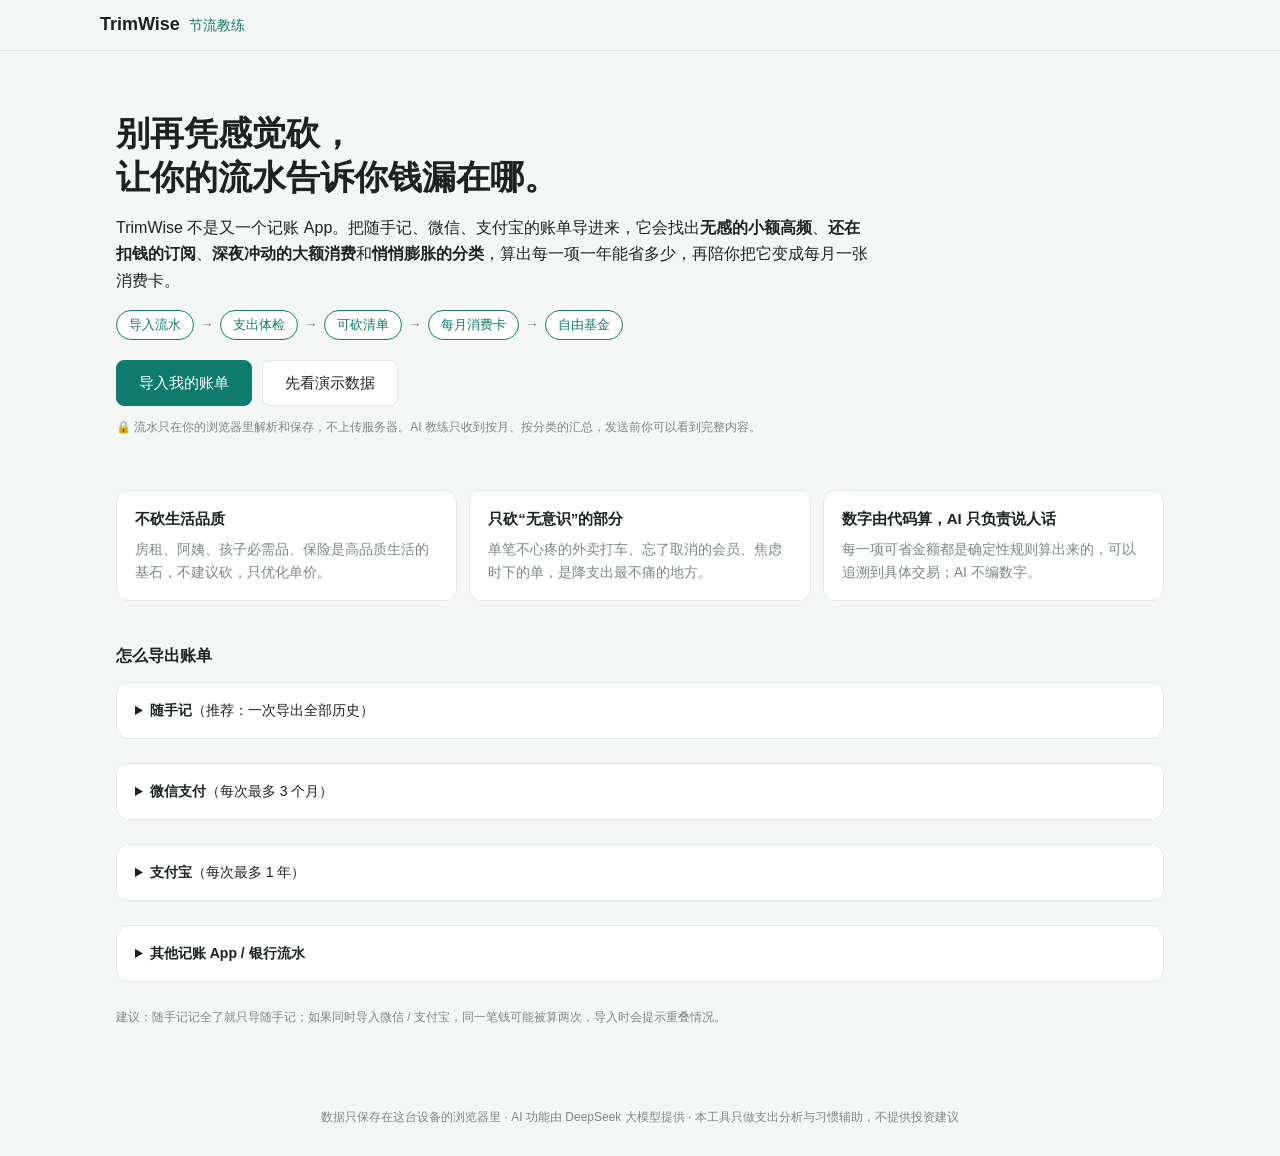
==== static/index.html @ ed2ac0cb "TrimWise 节流教练：本地优先的支出诊断与节流计划 - 浏览器内解析随手记 / 微信 / 支付宝账单（含加密 zip、GBK） - 体检、六类可砍规则、节流计划（消费卡、偶发预算、自由基金）、冷" ====
<!doctype html>
<html lang="zh-CN">
<head>
  <meta charset="utf-8">
  <meta name="viewport" content="width=device-width, initial-scale=1">
  <title>TrimWise 节流教练</title>
  <meta name="description" content="导入随手记、微信、支付宝账单，找出无感支出、订阅黑洞和冲动消费，把节流变成一套可执行的计划。数据只在你的浏览器里。">
  <meta name="theme-color" content="#0f7b6c">
  <link rel="manifest" href="/manifest.webmanifest">
  <link rel="icon" href="/static/icon.svg" type="image/svg+xml">
  <link rel="apple-touch-icon" href="/static/icon-192.png">
  <link rel="stylesheet" href="/static/style.css">
</head>
<body>

<header class="topbar">
  <a class="brand" href="#overview">TrimWise <span>节流教练</span></a>
  <nav id="nav" class="nav hidden">
    <a href="#overview">体检</a>
    <a href="#opps">可砍清单</a>
    <a href="#plan">节流计划</a>
    <a href="#cooling">冷静期</a>
    <a href="#coach">AI 教练</a>
    <a href="#data">数据</a>
  </nav>
  <button id="btn-import" class="primary small-btn hidden">导入账单</button>
</header>

<div id="demo-bar" class="demo-bar hidden">
  正在看演示数据（一个上海三口之家，6 年流水，最近一年支出约 73 万）。<a href="#" data-action="import">导入我自己的账单</a> · <a href="#" data-action="exit-demo">退出演示</a>
</div>

<!-- 首页（还没有数据） -->
<section id="landing" class="landing hidden">
  <div class="hero">
    <h1>别再凭感觉砍，<br>让你的流水告诉你钱漏在哪。</h1>
    <p class="lead">TrimWise 不是又一个记账 App。把随手记、微信、支付宝的账单导进来，它会找出<b>无感的小额高频</b>、<b>还在扣钱的订阅</b>、<b>深夜冲动的大额消费</b>和<b>悄悄膨胀的分类</b>，算出每一项一年能省多少，再陪你把它变成每月一张消费卡。</p>
    <div class="loop"><span>导入流水</span><i>→</i><span>支出体检</span><i>→</i><span>可砍清单</span><i>→</i><span>每月消费卡</span><i>→</i><span>自由基金</span></div>
    <div class="cta">
      <button class="primary big" data-action="import">导入我的账单</button>
      <button class="big" data-action="demo">先看演示数据</button>
    </div>
    <p class="muted small">🔒 流水只在你的浏览器里解析和保存，不上传服务器。AI 教练只收到按月、按分类的汇总，发送前你可以看到完整内容。</p>
  </div>

  <div class="principles">
    <div class="card"><h3>不砍生活品质</h3><p>房租、阿姨、孩子必需品、保险是高品质生活的基石，不建议砍，只优化单价。</p></div>
    <div class="card"><h3>只砍“无意识”的部分</h3><p>单笔不心疼的外卖打车、忘了取消的会员、焦虑时下的单，是降支出最不痛的地方。</p></div>
    <div class="card"><h3>数字由代码算，AI 只负责说人话</h3><p>每一项可省金额都是确定性规则算出来的，可以追溯到具体交易；AI 不编数字。</p></div>
  </div>

  <h2 class="section-title">怎么导出账单</h2>
  <div class="guides">
    <details class="card"><summary><b>随手记</b>（推荐：一次导出全部历史）</summary>
      <ol>
        <li>电脑打开随手记网页版，登录后进入「导入导出 → 数据导出」，选择全部时间，导出 Excel。App 里「更多 → 导入导出 → 导出数据」也可以（需要会员）。</li>
        <li>拿到的 Excel 里按“支出 / 收入 / 转账”分了多个工作表，直接整个文件拖进来即可。</li>
      </ol>
    </details>
    <details class="card"><summary><b>微信支付</b>（每次最多 3 个月）</summary>
      <ol>
        <li>微信「我 → 服务 → 钱包 → 账单 → 常见问题 → 下载账单 → 用于个人对账」，选时间范围，填邮箱。</li>
        <li>邮箱会收到一个加密 zip，解压密码在「微信支付」公众号消息里。</li>
        <li><b>不用自己解压</b>：把 zip 直接拖进来，按提示输入密码。多个月份的 zip 可以一起拖。</li>
      </ol>
    </details>
    <details class="card"><summary><b>支付宝</b>（每次最多 1 年）</summary>
      <ol>
        <li>支付宝「我的 → 账单 → 右上角 ··· → 开具交易流水证明 → 用于个人对账」，选时间范围，填邮箱。</li>
        <li>解压密码在支付宝消息或开具记录里。zip 直接拖进来，输入密码即可。</li>
      </ol>
    </details>
    <details class="card"><summary><b>其他记账 App / 银行流水</b></summary>
      <p>鲨鱼记账、钱迹、一木记账等导出的 Excel / CSV，以及银行导出的流水，只要有“日期”和“金额”两列就能导入；有“分类”“备注”“商户”列会分析得更准。</p>
    </details>
  </div>
  <p class="muted small">建议：随手记记全了就只导随手记；如果同时导入微信 / 支付宝，同一笔钱可能被算两次，导入时会提示重叠情况。</p>
</section>

<main id="app" class="hidden"><div id="view"></div></main>

<footer class="footer">
  <p>数据只保存在这台设备的浏览器里 · <span id="disclosure">AI 功能由 DeepSeek 大模型提供</span> · 本工具只做支出分析与习惯辅助，不提供投资建议</p>
</footer>

<input type="file" id="file-input" multiple accept=".csv,.xlsx,.xls,.zip,.txt" hidden>

<!-- 导入 -->
<dialog id="dlg-import" class="wide">
  <h3>导入账单</h3>
  <div id="drop" class="drop">
    <p><b>把文件拖到这里</b>，或 <a href="#" id="pick">选择文件</a></p>
    <p class="muted small">支持随手记 Excel、微信 / 支付宝账单（加密 zip 也可以）、通用 CSV / Excel，可以一次选多个。文件只在本机解析。</p>
  </div>
  <div id="import-result"></div>
  <div class="dlg-actions">
    <button data-close>取消</button>
    <button id="import-confirm" class="primary" disabled>导入</button>
  </div>
</dialog>

<dialog id="dlg-password">
  <h3>输入解压密码</h3>
  <p class="muted small" id="pw-hint"></p>
  <input id="pw-input" type="password" autocomplete="off" placeholder="微信：看「微信支付」公众号；支付宝：看开具记录">
  <p class="error" id="pw-error"></p>
  <div class="dlg-actions"><button data-close value="cancel">取消</button><button id="pw-ok" class="primary">解压</button></div>
</dialog>

<dialog id="dlg-consent">
  <h3>使用 AI 教练前，请确认</h3>
  <ul class="consent">
    <li>AI 教练会把你的<b>支出汇总</b>发送给服务器，再由服务器转给大模型（DeepSeek）生成复盘和回答。</li>
    <li>发送的是按月、按分类的金额、可砍清单和计划；<b>不发送逐笔流水、账户、订单号</b>。是否附带商户名称可以在「数据 → 设置」里关闭。</li>
    <li>服务器不保存你发送的内容，只记录调用次数和成本，用于限流。</li>
    <li>每次发送前都可以点「查看将发送的内容」核对。</li>
  </ul>
  <label class="check"><input type="checkbox" id="consent-check"> 我已了解，同意把支出汇总发送给 AI 处理</label>
  <div class="dlg-actions"><button data-close>暂不使用</button><button id="consent-ok" class="primary" disabled>同意并继续</button></div>
</dialog>

<div id="tip" class="tooltip hidden"></div>
<div id="toast" class="toast hidden"></div>

<script type="module" src="/static/js/app.js"></script>
</body>
</html>
---- static/style.css ----
:root {
  --bg: #f5f7f6;
  --card: #ffffff;
  --text: #1d2321;
  --muted: #7c8784;
  --border: #e3e8e6;
  --primary: #0f7b6c;
  --primary-soft: #e3f3ef;
  --primary-text: #ffffff;
  --good: #0f8a4a;
  --good-bg: #e6f6ec;
  --bad: #d92d20;
  --bad-bg: #fdecea;
  --warn: #b86e00;
  --warn-bg: #fff6e0;
  --neutral-bg: #f0f3f2;
  /* 图表分类色（四象限），顺序固定，深色模式单独取值 */
  --series-1: #2a78d6;
  --series-2: #eb6834;
  --series-3: #1baf7a;
  --series-4: #eda100;
  --chart-mark: #0f7b6c;
  --chart-muted: #a9cfc7;
  --grid: #e8ecea;
  --axis: #c7cfcc;
}
@media (prefers-color-scheme: dark) {
  :root {
    --bg: #141716; --card: #1d2120; --text: #e5eae8; --muted: #8d9895; --border: #2f3533;
    --primary: #3fb39f; --primary-soft: #1b322d; --primary-text: #0d1513;
    --good: #45c97f; --good-bg: #1a3325; --bad: #ff6b5e; --bad-bg: #3a2220; --warn: #f2b33d; --warn-bg: #3a3020;
    --neutral-bg: #262b2a;
    --series-1: #3987e5; --series-2: #d95926; --series-3: #199e70; --series-4: #c98500;
    --chart-mark: #3fb39f; --chart-muted: #2f5b53; --grid: #2a302e; --axis: #3d4542;
  }
}
* { box-sizing: border-box; }
html { -webkit-text-size-adjust: 100%; }
body {
  margin: 0; background: var(--bg); color: var(--text);
  font: 14px/1.65 -apple-system, BlinkMacSystemFont, "PingFang SC", "Microsoft YaHei", sans-serif;
}
.hidden { display: none !important; }
.muted { color: var(--muted); }
.small { font-size: 12px; }
.bad { color: var(--bad); }
.good-text { color: var(--good); }
.error { color: var(--bad); min-height: 1em; font-size: 13px; margin: 6px 0 0; }
a { color: var(--primary); }
h2 { font-size: 16px; margin: 0; }
h3 { font-size: 15px; margin: 0; }
.num { font-variant-numeric: tabular-nums; white-space: nowrap; text-align: right; }

button {
  font: inherit; border: 1px solid var(--border); background: var(--card); color: var(--text);
  padding: 6px 14px; border-radius: 8px; cursor: pointer;
}
button:hover { border-color: var(--primary); }
button.primary { background: var(--primary); color: var(--primary-text); border-color: var(--primary); }
button.ghost { border-color: transparent; background: transparent; }
button.danger { color: var(--bad); }
button.big { padding: 10px 22px; font-size: 15px; }
button:disabled { opacity: .5; cursor: default; }
button.mini { padding: 1px 8px; font-size: 12px; border-radius: 6px; }
button.mini.on.yes { background: var(--good-bg); color: var(--good); border-color: var(--good); }
button.mini.on.no { background: var(--bad-bg); color: var(--bad); border-color: var(--bad); }
button.mini.on.unsure { background: var(--neutral-bg); border-color: var(--muted); }
input, select, textarea {
  font: inherit; width: 100%; padding: 7px 10px; border: 1px solid var(--border); border-radius: 8px;
  background: var(--card); color: var(--text);
}
label { display: block; font-size: 13px; color: var(--muted); }
label input, label select { margin-top: 4px; color: var(--text); }
label.check { display: flex; align-items: center; gap: 8px; color: var(--text); margin: 8px 0; }
label.check input { width: auto; margin: 0; }

/* 顶栏 */
.topbar {
  position: sticky; top: 0; z-index: 10; background: var(--bg); border-bottom: 1px solid var(--border);
  display: flex; align-items: center; gap: 16px; padding: 10px max(16px, calc((100vw - 1080px) / 2));
}
.brand { font-weight: 800; font-size: 18px; color: var(--text); text-decoration: none; white-space: nowrap; }
.brand span { font-weight: 500; color: var(--primary); font-size: 14px; margin-left: 4px; }
.nav { display: flex; gap: 2px; overflow-x: auto; flex: 1; scrollbar-width: none; }
.nav a { padding: 6px 12px; border-radius: 8px; color: var(--text); text-decoration: none; white-space: nowrap; }
.nav a.on { background: var(--primary-soft); color: var(--primary); font-weight: 600; }
.small-btn { white-space: nowrap; margin-left: auto; }
.demo-bar { background: var(--warn-bg); color: var(--text); text-align: center; padding: 8px 16px; font-size: 13px; }

main, .landing { max-width: 1080px; margin: 0 auto; padding: 20px 16px 40px; }
.footer { text-align: center; color: var(--muted); font-size: 12px; padding: 16px; }

/* 首页 */
.hero { padding: 40px 0 24px; max-width: 760px; }
.hero h1 { font-size: 34px; line-height: 1.3; margin: 0 0 16px; }
.lead { font-size: 16px; margin: 0 0 16px; }
.loop { display: flex; flex-wrap: wrap; align-items: center; gap: 6px; margin: 4px 0 20px; }
.loop span { border: 1px solid var(--primary); color: var(--primary); border-radius: 999px; padding: 3px 12px; font-size: 13px; background: var(--card); }
.loop i { color: var(--muted); font-style: normal; }
.cta { display: flex; gap: 10px; flex-wrap: wrap; margin-bottom: 12px; }
.principles { display: grid; grid-template-columns: repeat(auto-fit, minmax(240px, 1fr)); gap: 12px; margin: 16px 0 8px; }
.principles p { margin: 6px 0 0; color: var(--muted); }
.section-title { margin: 28px 0 12px; }
.guides { display: grid; gap: 10px; }
.guides summary { cursor: pointer; }
.guides ol { margin: 10px 0 0; padding-left: 20px; }
.guides li { margin-bottom: 6px; }
@media (max-width: 600px) { .hero h1 { font-size: 26px; } .hero { padding-top: 20px; } }

/* 卡片 */
.card { background: var(--card); border: 1px solid var(--border); border-radius: 12px; padding: 16px 18px; margin-bottom: 14px; }
.card-head { display: flex; justify-content: space-between; align-items: center; gap: 10px; flex-wrap: wrap; margin-bottom: 10px; }
.insight { border-left: 4px solid var(--primary); }
.insight p { margin: 0 0 8px; font-size: 15px; }
.insight p:last-child { margin: 0; }
.warn-card { background: var(--warn-bg); border-color: var(--warn); }
.two-col { display: grid; grid-template-columns: 1fr 1fr; gap: 14px; }
.two-col > .card { margin-bottom: 14px; }
@media (max-width: 760px) { .two-col { grid-template-columns: 1fr; gap: 0; } }

/* 指标 */
.kpis { display: grid; grid-template-columns: repeat(auto-fit, minmax(200px, 1fr)); gap: 12px; margin-bottom: 14px; }
.kpis.compact { grid-template-columns: repeat(auto-fit, minmax(130px, 1fr)); gap: 8px; }
.stat { background: var(--card); border: 1px solid var(--border); border-radius: 12px; padding: 12px 16px; }
.kpis.compact .stat { background: var(--neutral-bg); border: 0; }
.stat .k { color: var(--muted); font-size: 12px; }
.stat .v { font-size: 26px; font-weight: 700; font-variant-numeric: tabular-nums; line-height: 1.3; }
.kpis.compact .stat .v { font-size: 20px; }
.stat .sub { color: var(--muted); font-size: 12px; }
.stat.good .v { color: var(--good); }
.stat.up .sub { color: var(--bad); }

/* 图表 */
.chart { width: 100%; height: auto; display: block; overflow: visible; }
.chart .mark { fill: var(--chart-mark); }
.chart .mark.muted-mark { fill: var(--chart-muted); }
.chart .mark.over { fill: var(--bad); }
.chart .mark.under { fill: var(--chart-mark); }
.chart .mark:hover { opacity: .8; }
.chart .line { fill: none; stroke: var(--chart-mark); stroke-width: 2; stroke-linejoin: round; }
.chart .hit { fill: transparent; }
.chart .focus { fill: var(--chart-mark); stroke: var(--card); stroke-width: 2; }
.chart .grid { stroke: var(--grid); stroke-width: 1; }
.chart .axis { stroke: var(--axis); stroke-width: 1; }
.chart .quota { stroke: var(--text); stroke-width: 2; stroke-linecap: round; }
.chart .tick { fill: var(--muted); font-size: 12px; }
.chart .val { fill: var(--text); font-size: 12px; font-weight: 600; }
.stack { display: flex; gap: 2px; height: 22px; border-radius: 6px; overflow: hidden; margin: 6px 0 12px; }
.stack i { display: block; min-width: 2px; }
.kind-legend { display: grid; grid-template-columns: repeat(auto-fit, minmax(200px, 1fr)); gap: 10px; }
.sw { display: inline-block; width: 10px; height: 10px; border-radius: 3px; margin-right: 6px; }
.tooltip {
  position: fixed; z-index: 50; pointer-events: none; background: var(--text); color: var(--bg);
  padding: 5px 9px; border-radius: 6px; font-size: 12px; max-width: 280px;
}

/* 表格 */
.tbl { overflow-x: auto; }
.tbl table, .impulse table { width: 100%; border-collapse: collapse; font-size: 13px; }
.tbl th, .tbl td, .impulse td { padding: 7px 8px; border-bottom: 1px solid var(--border); text-align: left; vertical-align: top; }
.tbl th { color: var(--muted); font-weight: 500; white-space: nowrap; }
.tbl th.num, .tbl td.num { text-align: right; }
.cat-row { cursor: pointer; }
.cat-row:hover { background: var(--neutral-bg); }
.sub-row td { color: var(--muted); font-size: 12px; }
.tbl input.cap { width: 110px; text-align: right; padding: 3px 6px; }
.tag { font-size: 12px; padding: 1px 8px; border-radius: 10px; background: var(--neutral-bg); color: var(--muted); white-space: nowrap; }
.tag.ok { background: var(--good-bg); color: var(--good); }
.tag.warn { background: var(--warn-bg); color: var(--warn); }

/* 可砍清单 */
.chips { display: flex; gap: 6px; flex-wrap: wrap; margin: 4px 0 14px; }
.chip { padding: 3px 12px; border-radius: 999px; font-size: 13px; }
.chip.on { background: var(--primary); color: var(--primary-text); border-color: var(--primary); }
.opp.doing { border-color: var(--good); }
.opp.ignored { opacity: .55; }
.opp-head { display: flex; align-items: baseline; gap: 10px; flex-wrap: wrap; }
.opp-head h3 { flex: 1; min-width: 200px; }
.opp-saving { font-weight: 700; color: var(--good); white-space: nowrap; font-variant-numeric: tabular-nums; }
.opp p { margin: 8px 0; }
.opp-foot { display: flex; justify-content: space-between; align-items: center; gap: 8px; flex-wrap: wrap; border-top: 1px dashed var(--border); padding-top: 10px; margin-top: 6px; }
.actions { display: flex; gap: 6px; flex-wrap: wrap; align-items: center; }
.badge { font-size: 12px; padding: 1px 8px; border-radius: 4px; font-weight: 600; background: var(--primary-soft); color: var(--primary); white-space: nowrap; }
.badge.t-impulse { background: var(--bad-bg); color: var(--bad); }
.badge.t-subscription { background: var(--warn-bg); color: var(--warn); }
.impulse { margin-top: 8px; max-height: 460px; overflow-y: auto; }
.impulse td.review { white-space: nowrap; text-align: right; }
.impulse .tag { margin-top: 2px; display: inline-block; }
.bar { height: 8px; background: var(--neutral-bg); border-radius: 4px; overflow: hidden; margin: 6px 0; }
.bar i { display: block; height: 100%; background: var(--good); border-radius: 4px; }
.bar i.warn { background: var(--bad); }
.rigid-list { display: flex; flex-wrap: wrap; gap: 8px; }
.rigid-list span { background: var(--neutral-bg); padding: 3px 10px; border-radius: 8px; font-size: 13px; }

/* 计划 */
.form-row { display: grid; grid-template-columns: repeat(auto-fit, minmax(180px, 1fr)); gap: 12px; align-items: end; margin: 8px 0 12px; }
.form-row .hint { grid-column: span 2; min-width: 0; }
@media (max-width: 600px) { .form-row .hint { grid-column: 1 / -1; } }
.goal { font-size: 15px; background: var(--primary-soft); padding: 10px 14px; border-radius: 8px; }
.fund .kpis { margin: 8px 0; }

/* 冷静期 */
.cooling.ready { border-color: var(--primary); }
.cooling-form { grid-template-columns: 2fr 1fr 2fr 1fr auto; }
@media (max-width: 760px) { .cooling-form { grid-template-columns: 1fr 1fr; } }

/* AI 教练 */
.peek summary { cursor: pointer; color: var(--muted); font-size: 12px; }
.peek pre { max-height: 300px; overflow: auto; background: var(--neutral-bg); padding: 10px; border-radius: 8px; font-size: 11px; white-space: pre-wrap; }
.report { border-top: 1px dashed var(--border); padding-top: 12px; margin-top: 12px; }
.report h3 { font-size: 17px; margin: 4px 0 10px; }
.report h4 { margin: 10px 0 4px; }
.report ul, .report ol { margin: 0; padding-left: 20px; }
.report li { margin-bottom: 6px; }
.question { background: var(--primary-soft); padding: 10px 14px; border-radius: 8px; margin: 12px 0 0; }
.chat-body { display: flex; flex-direction: column; gap: 10px; max-height: 480px; overflow-y: auto; margin-bottom: 10px; }
.msg { padding: 10px 12px; border-radius: 12px; max-width: 88%; white-space: pre-wrap; }
.msg.assistant { background: var(--neutral-bg); align-self: flex-start; }
.msg.user { background: var(--primary); color: var(--primary-text); align-self: flex-end; }
.msg.pending { opacity: .6; }
.chat-form { display: flex; gap: 8px; }

/* 弹窗 */
dialog { border: 1px solid var(--border); border-radius: 14px; padding: 20px; width: min(520px, calc(100vw - 32px)); background: var(--card); color: var(--text); }
dialog.wide { width: min(760px, calc(100vw - 32px)); }
dialog::backdrop { background: rgba(0, 0, 0, .4); }
dialog h3 { margin: 0 0 12px; }
.dlg-actions { display: flex; justify-content: flex-end; gap: 8px; margin-top: 14px; }
.drop { border: 2px dashed var(--border); border-radius: 12px; padding: 24px; text-align: center; }
.drop.over { border-color: var(--primary); background: var(--primary-soft); }
.drop p { margin: 4px 0; }
.file-row { padding: 10px 0; border-bottom: 1px solid var(--border); }
.file-row.err { color: var(--bad); }
.consent { padding-left: 20px; }
.consent li { margin-bottom: 6px; }

.empty { text-align: center; color: var(--muted); padding: 30px 0; }
.toast { position: fixed; left: 50%; bottom: 24px; transform: translateX(-50%); background: var(--text); color: var(--bg); padding: 10px 16px; border-radius: 10px; z-index: 60; max-width: calc(100vw - 32px); }
.opp-row.ignored td { opacity: .55; }
.row-actions { justify-content: flex-end; flex-wrap: nowrap; }
.chart .mark.sim { opacity: .45; }
@media (max-width: 600px) {
  .kpis { grid-template-columns: 1fr 1fr; gap: 8px; }
  .stat { padding: 10px 12px; }
  .stat .v { font-size: 20px; }
  .topbar { gap: 8px; }
  .brand span { display: none; }
}
.detail-filter { grid-template-columns: 2fr 1fr 1fr; }
@media (max-width: 600px) { .detail-filter { grid-template-columns: 1fr; } }
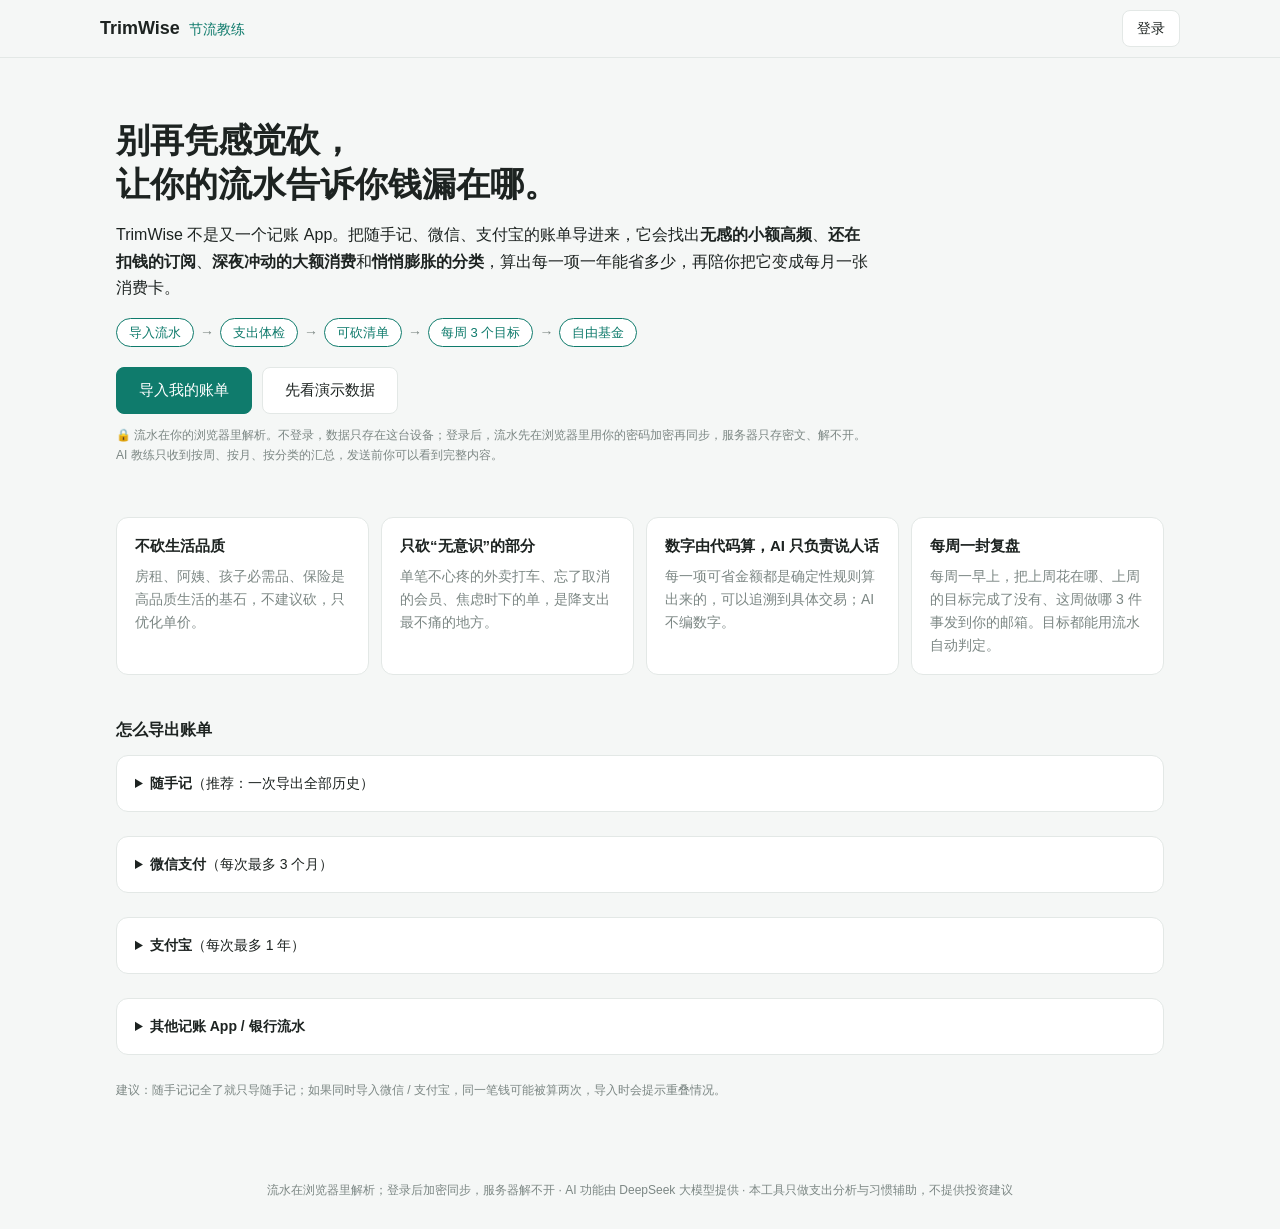
==== commit c0842be1: "账号、端到端加密同步、每周复盘 - 账号可选：浏览器用密码派生登录口令和数据密钥，服务器只存密文 - 多设备同步：gzip + AES-GCM，版本号乐观锁，冲突时按交易 ID 合并 - 每周复盘：规" ====
--- a/static/index.html
+++ b/static/index.html
@@ -19,11 +19,13 @@
     <a href="#overview">体检</a>
     <a href="#opps">可砍清单</a>
     <a href="#plan">节流计划</a>
+    <a href="#weekly">每周复盘</a>
     <a href="#cooling">冷静期</a>
     <a href="#coach">AI 教练</a>
     <a href="#data">数据</a>
   </nav>
   <button id="btn-import" class="primary small-btn hidden">导入账单</button>
+  <button id="btn-account" class="small-btn">登录</button>
 </header>
 
 <div id="demo-bar" class="demo-bar hidden">
@@ -35,18 +37,19 @@
   <div class="hero">
     <h1>别再凭感觉砍，<br>让你的流水告诉你钱漏在哪。</h1>
     <p class="lead">TrimWise 不是又一个记账 App。把随手记、微信、支付宝的账单导进来，它会找出<b>无感的小额高频</b>、<b>还在扣钱的订阅</b>、<b>深夜冲动的大额消费</b>和<b>悄悄膨胀的分类</b>，算出每一项一年能省多少，再陪你把它变成每月一张消费卡。</p>
-    <div class="loop"><span>导入流水</span><i>→</i><span>支出体检</span><i>→</i><span>可砍清单</span><i>→</i><span>每月消费卡</span><i>→</i><span>自由基金</span></div>
+    <div class="loop"><span>导入流水</span><i>→</i><span>支出体检</span><i>→</i><span>可砍清单</span><i>→</i><span>每周 3 个目标</span><i>→</i><span>自由基金</span></div>
     <div class="cta">
       <button class="primary big" data-action="import">导入我的账单</button>
       <button class="big" data-action="demo">先看演示数据</button>
     </div>
-    <p class="muted small">🔒 流水只在你的浏览器里解析和保存，不上传服务器。AI 教练只收到按月、按分类的汇总，发送前你可以看到完整内容。</p>
+    <p class="muted small">🔒 流水在你的浏览器里解析。不登录，数据只存在这台设备；登录后，流水先在浏览器里用你的密码加密再同步，服务器只存密文、解不开。AI 教练只收到按周、按月、按分类的汇总，发送前你可以看到完整内容。</p>
   </div>
 
   <div class="principles">
     <div class="card"><h3>不砍生活品质</h3><p>房租、阿姨、孩子必需品、保险是高品质生活的基石，不建议砍，只优化单价。</p></div>
     <div class="card"><h3>只砍“无意识”的部分</h3><p>单笔不心疼的外卖打车、忘了取消的会员、焦虑时下的单，是降支出最不痛的地方。</p></div>
     <div class="card"><h3>数字由代码算，AI 只负责说人话</h3><p>每一项可省金额都是确定性规则算出来的，可以追溯到具体交易；AI 不编数字。</p></div>
+    <div class="card"><h3>每周一封复盘</h3><p>每周一早上，把上周花在哪、上周的目标完成了没有、这周做哪 3 件事发到你的邮箱。目标都能用流水自动判定。</p></div>
   </div>
 
   <h2 class="section-title">怎么导出账单</h2>
@@ -80,7 +83,7 @@
 <main id="app" class="hidden"><div id="view"></div></main>
 
 <footer class="footer">
-  <p>数据只保存在这台设备的浏览器里 · <span id="disclosure">AI 功能由 DeepSeek 大模型提供</span> · 本工具只做支出分析与习惯辅助，不提供投资建议</p>
+  <p>流水在浏览器里解析；登录后加密同步，服务器解不开 · <span id="disclosure">AI 功能由 DeepSeek 大模型提供</span> · 本工具只做支出分析与习惯辅助，不提供投资建议</p>
 </footer>
 
 <input type="file" id="file-input" multiple accept=".csv,.xlsx,.xls,.zip,.txt" hidden>
@@ -112,11 +115,27 @@
   <ul class="consent">
     <li>AI 教练会把你的<b>支出汇总</b>发送给服务器，再由服务器转给大模型（DeepSeek）生成复盘和回答。</li>
     <li>发送的是按月、按分类的金额、可砍清单和计划；<b>不发送逐笔流水、账户、订单号</b>。是否附带商户名称可以在「数据 → 设置」里关闭。</li>
-    <li>服务器不保存你发送的内容，只记录调用次数和成本，用于限流。</li>
+    <li>服务器不保存月度复盘和提问发送的内容，只记录调用次数和成本，用于限流。生成的每周复盘会保存在你的账号里。</li>
+    <li>开启「每周复盘邮件」后，每次数据变化会把最近一周的汇总（同样不含逐笔流水）存到服务器，用于周一早上自动生成复盘；关掉邮件就删除。</li>
     <li>每次发送前都可以点「查看将发送的内容」核对。</li>
   </ul>
   <label class="check"><input type="checkbox" id="consent-check"> 我已了解，同意把支出汇总发送给 AI 处理</label>
   <div class="dlg-actions"><button data-close>暂不使用</button><button id="consent-ok" class="primary" disabled>同意并继续</button></div>
+</dialog>
+
+<dialog id="dlg-account">
+  <h3 id="acc-title">登录</h3>
+  <p class="muted small" id="acc-sub"></p>
+  <form id="acc-form" class="acc-form">
+    <label id="acc-row-email">邮箱<input id="acc-email" type="email" autocomplete="username" maxlength="200"></label>
+    <label id="acc-row-old">原密码<input id="acc-old" type="password" autocomplete="current-password"></label>
+    <label id="acc-row-pw"><span id="acc-pw-label">密码</span><input id="acc-pw" type="password" autocomplete="current-password"></label>
+    <label id="acc-row-pw2">再输一次<input id="acc-pw2" type="password" autocomplete="new-password"></label>
+    <label id="acc-row-invite">邀请码（内测）<input id="acc-invite" autocomplete="off"></label>
+    <p class="error" id="acc-error"></p>
+    <div class="dlg-actions"><button type="button" data-close>取消</button><button id="acc-ok" class="primary">登录</button></div>
+  </form>
+  <p class="muted small" id="acc-note"></p>
 </dialog>
 
 <div id="tip" class="tooltip hidden"></div>
--- a/static/style.css
+++ b/static/style.css
@@ -248,3 +248,32 @@
 }
 .detail-filter { grid-template-columns: 2fr 1fr 1fr; }
 @media (max-width: 600px) { .detail-filter { grid-template-columns: 1fr; } }
+
+/* 账号 */
+.login-card { display: flex; justify-content: space-between; align-items: center; gap: 12px; flex-wrap: wrap; border-left: 4px solid var(--primary); }
+.login-card h2 { margin: 0 0 4px; }
+.login-card p { margin: 0; }
+.benefits { margin: 0; padding-left: 20px; }
+.benefits li { margin-bottom: 4px; }
+.acc-form label { display: block; margin-bottom: 10px; }
+.acc-form input { width: 100%; }
+#acc-note { margin: 10px 0 0; }
+#btn-account { max-width: 140px; overflow: hidden; text-overflow: ellipsis; }
+
+/* 每周目标 */
+.wgoals { display: grid; gap: 8px; margin: 4px 0 12px; }
+.wgoal { display: flex; gap: 10px; align-items: flex-start; padding: 10px 14px; border-radius: 8px; background: var(--neutral-bg); margin: 0; }
+.wgoal .mark { width: 20px; flex: none; text-align: center; font-weight: 700; color: var(--muted); }
+.wgoal.done .mark, .wgoal.done > input + div { color: var(--good); }
+.wgoal.miss .mark { color: var(--bad); }
+.wgoal.check { cursor: pointer; }
+.wgoal.check input { margin-top: 4px; }
+.wgoal .grow { flex: 1; min-width: 0; }
+.wgoal .bar { margin: 6px 0 2px; background: var(--card); }
+.center { text-align: center; }
+@media (max-width: 760px) {
+  /* 手机：导航单独一行，可以横向滑动 */
+  .topbar { flex-wrap: wrap; row-gap: 6px; padding-bottom: 6px; }
+  .topbar .nav { order: 3; flex-basis: 100%; }
+  #btn-account { max-width: 110px; }
+}
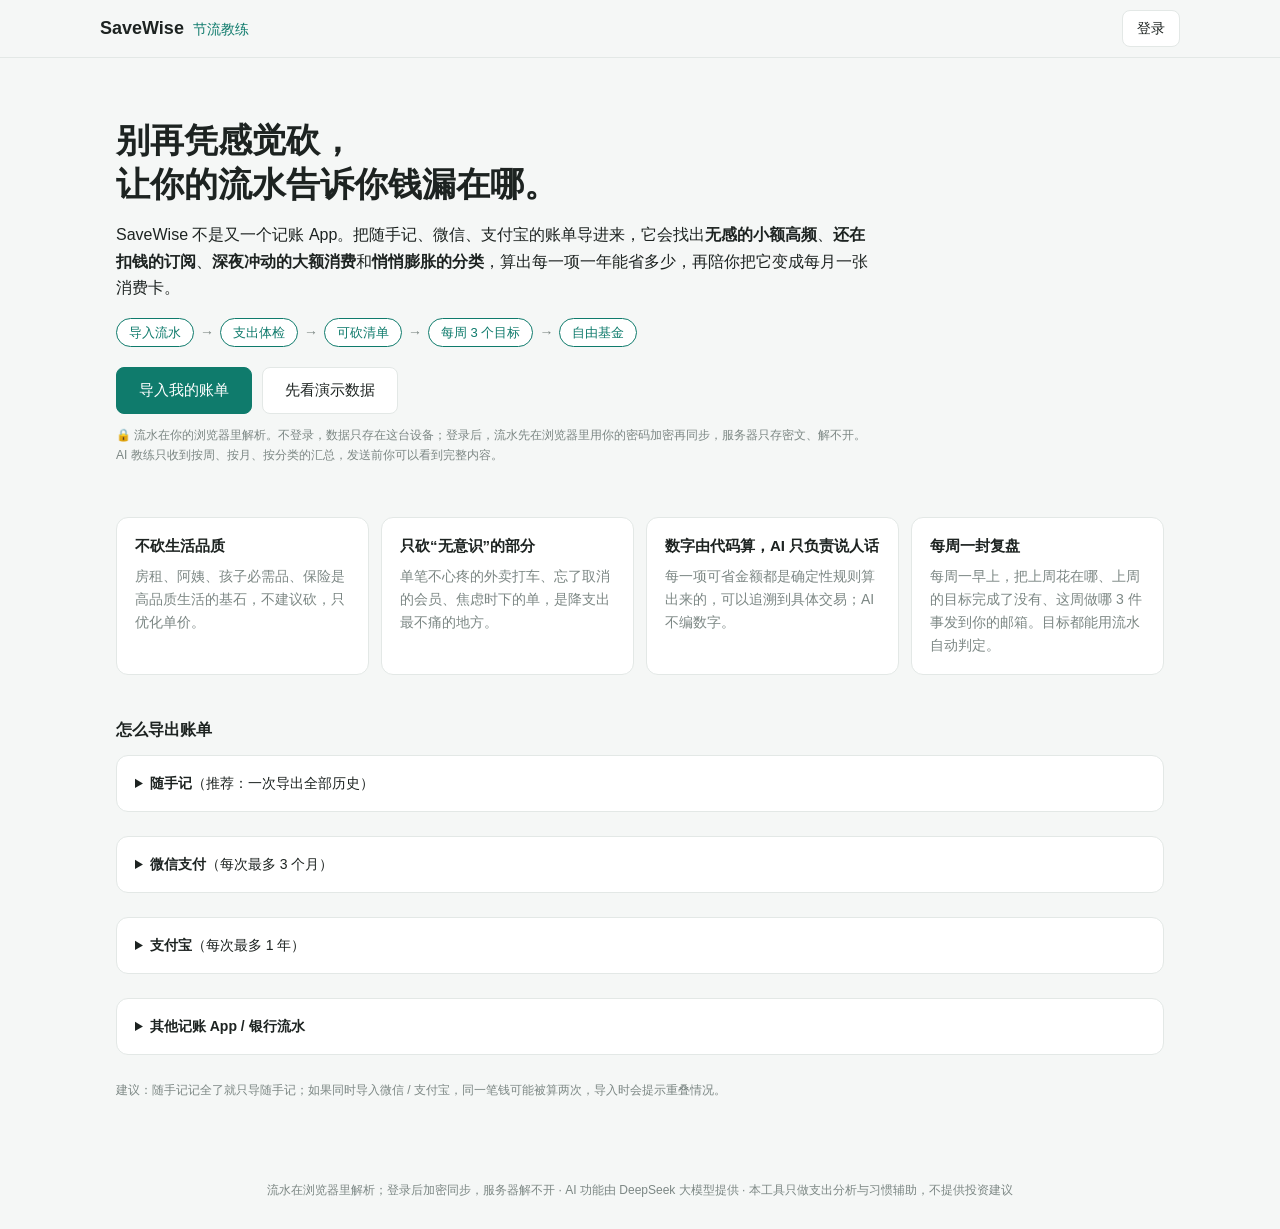
==== commit 86f64051: "改名：TrimWise → SaveWise（域名 savewise.waywise.tech、服务名、部署路径一并改） Co-Authored-By: Claude Opus 5.5 (1M con" ====
--- a/static/index.html
+++ b/static/index.html
@@ -3,7 +3,7 @@
 <head>
   <meta charset="utf-8">
   <meta name="viewport" content="width=device-width, initial-scale=1">
-  <title>TrimWise 节流教练</title>
+  <title>SaveWise 节流教练</title>
   <meta name="description" content="导入随手记、微信、支付宝账单，找出无感支出、订阅黑洞和冲动消费，把节流变成一套可执行的计划。数据只在你的浏览器里。">
   <meta name="theme-color" content="#0f7b6c">
   <link rel="manifest" href="/manifest.webmanifest">
@@ -14,7 +14,7 @@
 <body>
 
 <header class="topbar">
-  <a class="brand" href="#overview">TrimWise <span>节流教练</span></a>
+  <a class="brand" href="#overview">SaveWise <span>节流教练</span></a>
   <nav id="nav" class="nav hidden">
     <a href="#overview">体检</a>
     <a href="#opps">可砍清单</a>
@@ -36,7 +36,7 @@
 <section id="landing" class="landing hidden">
   <div class="hero">
     <h1>别再凭感觉砍，<br>让你的流水告诉你钱漏在哪。</h1>
-    <p class="lead">TrimWise 不是又一个记账 App。把随手记、微信、支付宝的账单导进来，它会找出<b>无感的小额高频</b>、<b>还在扣钱的订阅</b>、<b>深夜冲动的大额消费</b>和<b>悄悄膨胀的分类</b>，算出每一项一年能省多少，再陪你把它变成每月一张消费卡。</p>
+    <p class="lead">SaveWise 不是又一个记账 App。把随手记、微信、支付宝的账单导进来，它会找出<b>无感的小额高频</b>、<b>还在扣钱的订阅</b>、<b>深夜冲动的大额消费</b>和<b>悄悄膨胀的分类</b>，算出每一项一年能省多少，再陪你把它变成每月一张消费卡。</p>
     <div class="loop"><span>导入流水</span><i>→</i><span>支出体检</span><i>→</i><span>可砍清单</span><i>→</i><span>每周 3 个目标</span><i>→</i><span>自由基金</span></div>
     <div class="cta">
       <button class="primary big" data-action="import">导入我的账单</button>
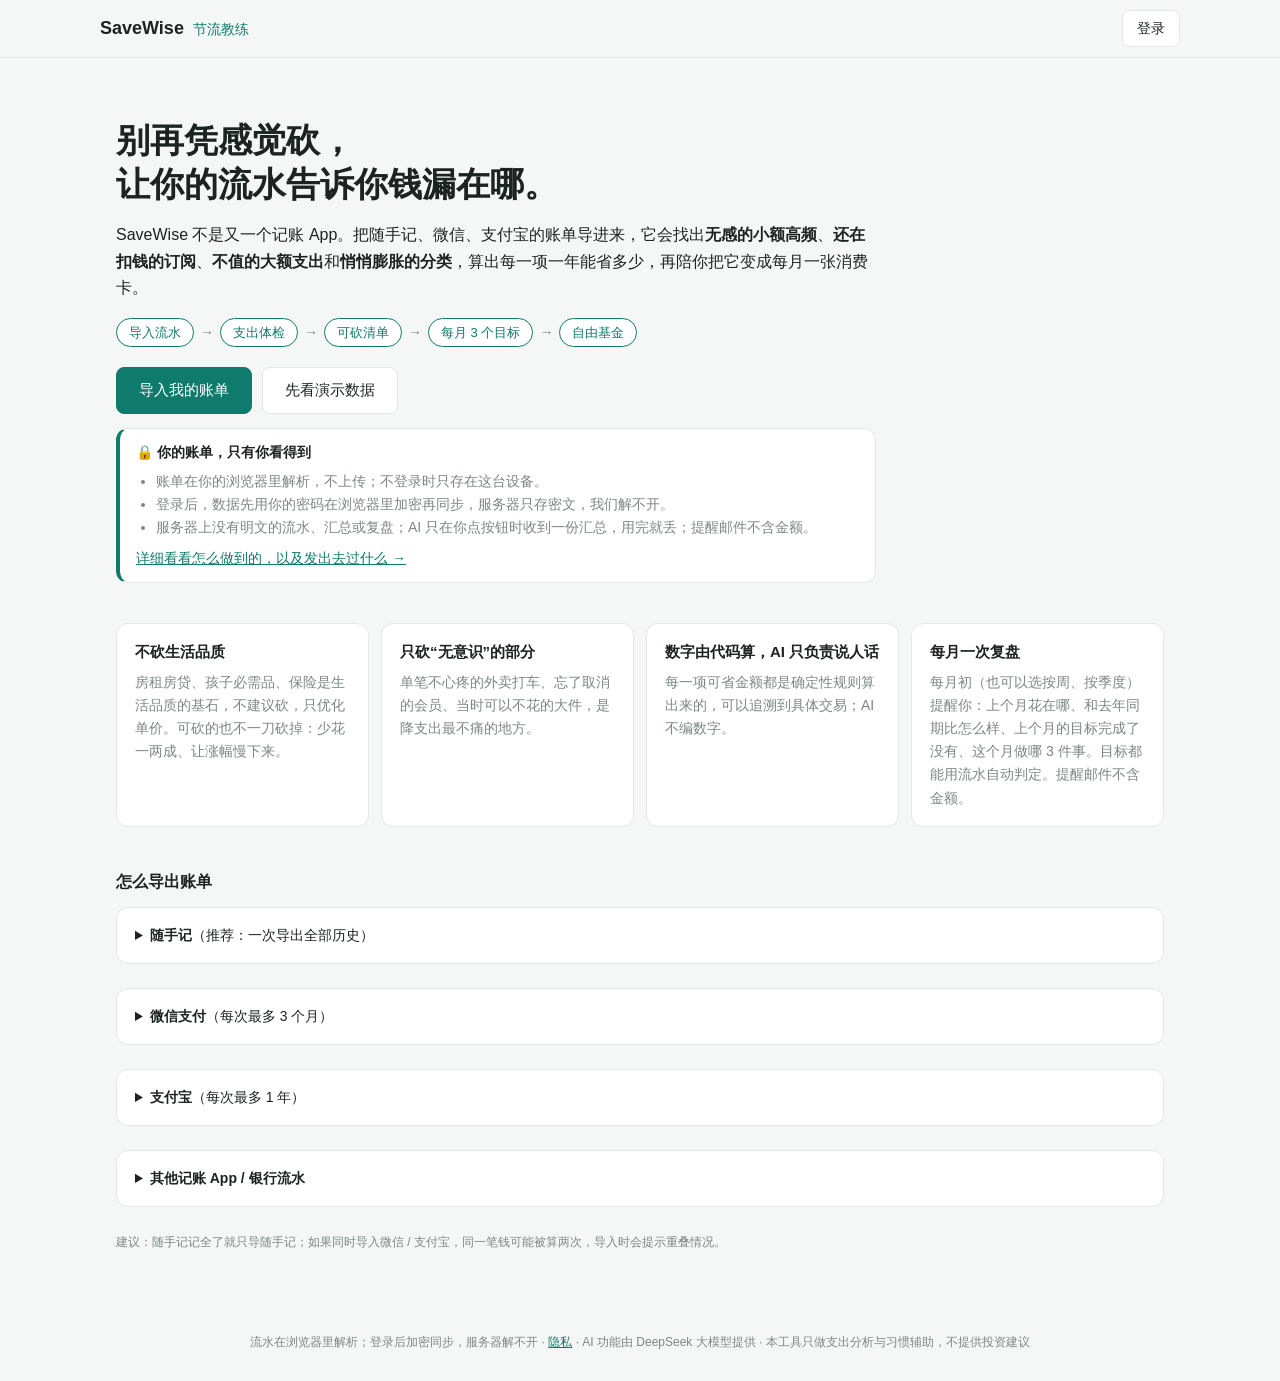
==== commit 1bb3b62b: "同期对比按日历年、分类趋势与占比、复盘按月、可砍项可选力度；服务器不再存任何明文 - 体检：今年 1–N 月对比去年同期；支出趋势可选分类对比（每年/每月）；每年分类占比环形图 - 可砍清单：去掉“冲" ====
--- a/static/index.html
+++ b/static/index.html
@@ -4,7 +4,7 @@
   <meta charset="utf-8">
   <meta name="viewport" content="width=device-width, initial-scale=1">
   <title>SaveWise 节流教练</title>
-  <meta name="description" content="导入随手记、微信、支付宝账单，找出无感支出、订阅黑洞和冲动消费，把节流变成一套可执行的计划。数据只在你的浏览器里。">
+  <meta name="description" content="导入随手记、微信、支付宝账单，找出无感支出、订阅黑洞和不值的大额支出，把节流变成一套可执行的计划。数据只在你的浏览器里。">
   <meta name="theme-color" content="#0f7b6c">
   <link rel="manifest" href="/manifest.webmanifest">
   <link rel="icon" href="/static/icon.svg" type="image/svg+xml">
@@ -19,37 +19,47 @@
     <a href="#overview">体检</a>
     <a href="#opps">可砍清单</a>
     <a href="#plan">节流计划</a>
-    <a href="#weekly">每周复盘</a>
+    <a href="#review">复盘</a>
     <a href="#cooling">冷静期</a>
     <a href="#coach">AI 教练</a>
     <a href="#data">数据</a>
+    <a href="#privacy">隐私</a>
   </nav>
   <button id="btn-import" class="primary small-btn hidden">导入账单</button>
+  <button id="btn-admin" class="small-btn hidden" title="后台管理">后台</button>
   <button id="btn-account" class="small-btn">登录</button>
 </header>
 
 <div id="demo-bar" class="demo-bar hidden">
-  正在看演示数据（一个上海三口之家，6 年流水，最近一年支出约 73 万）。<a href="#" data-action="import">导入我自己的账单</a> · <a href="#" data-action="exit-demo">退出演示</a>
+  正在看演示数据（一个虚构的上海三口之家：有房贷、一辆车、上小学的女儿，近 6 年流水，最近一年支出约 44 万）。<a href="#" data-action="import">导入我自己的账单</a> · <a href="#" data-action="exit-demo">退出演示</a>
 </div>
 
 <!-- 首页（还没有数据） -->
 <section id="landing" class="landing hidden">
   <div class="hero">
     <h1>别再凭感觉砍，<br>让你的流水告诉你钱漏在哪。</h1>
-    <p class="lead">SaveWise 不是又一个记账 App。把随手记、微信、支付宝的账单导进来，它会找出<b>无感的小额高频</b>、<b>还在扣钱的订阅</b>、<b>深夜冲动的大额消费</b>和<b>悄悄膨胀的分类</b>，算出每一项一年能省多少，再陪你把它变成每月一张消费卡。</p>
-    <div class="loop"><span>导入流水</span><i>→</i><span>支出体检</span><i>→</i><span>可砍清单</span><i>→</i><span>每周 3 个目标</span><i>→</i><span>自由基金</span></div>
+    <p class="lead">SaveWise 不是又一个记账 App。把随手记、微信、支付宝的账单导进来，它会找出<b>无感的小额高频</b>、<b>还在扣钱的订阅</b>、<b>不值的大额支出</b>和<b>悄悄膨胀的分类</b>，算出每一项一年能省多少，再陪你把它变成每月一张消费卡。</p>
+    <div class="loop"><span>导入流水</span><i>→</i><span>支出体检</span><i>→</i><span>可砍清单</span><i>→</i><span>每月 3 个目标</span><i>→</i><span>自由基金</span></div>
     <div class="cta">
       <button class="primary big" data-action="import">导入我的账单</button>
       <button class="big" data-action="demo">先看演示数据</button>
     </div>
-    <p class="muted small">🔒 流水在你的浏览器里解析。不登录，数据只存在这台设备；登录后，流水先在浏览器里用你的密码加密再同步，服务器只存密文、解不开。AI 教练只收到按周、按月、按分类的汇总，发送前你可以看到完整内容。</p>
+    <div class="privacy-promise">
+      <b>🔒 你的账单，只有你看得到</b>
+      <ul>
+        <li>账单在你的浏览器里解析，不上传；不登录时只存在这台设备。</li>
+        <li>登录后，数据先用你的密码在浏览器里加密再同步，服务器只存密文，我们解不开。</li>
+        <li>服务器上没有明文的流水、汇总或复盘；AI 只在你点按钮时收到一份汇总，用完就丢；提醒邮件不含金额。</li>
+      </ul>
+      <a href="#privacy">详细看看怎么做到的，以及发出去过什么 →</a>
+    </div>
   </div>
 
   <div class="principles">
-    <div class="card"><h3>不砍生活品质</h3><p>房租、阿姨、孩子必需品、保险是高品质生活的基石，不建议砍，只优化单价。</p></div>
-    <div class="card"><h3>只砍“无意识”的部分</h3><p>单笔不心疼的外卖打车、忘了取消的会员、焦虑时下的单，是降支出最不痛的地方。</p></div>
+    <div class="card"><h3>不砍生活品质</h3><p>房租房贷、孩子必需品、保险是生活品质的基石，不建议砍，只优化单价。可砍的也不一刀砍掉：少花一两成、让涨幅慢下来。</p></div>
+    <div class="card"><h3>只砍“无意识”的部分</h3><p>单笔不心疼的外卖打车、忘了取消的会员、当时可以不花的大件，是降支出最不痛的地方。</p></div>
     <div class="card"><h3>数字由代码算，AI 只负责说人话</h3><p>每一项可省金额都是确定性规则算出来的，可以追溯到具体交易；AI 不编数字。</p></div>
-    <div class="card"><h3>每周一封复盘</h3><p>每周一早上，把上周花在哪、上周的目标完成了没有、这周做哪 3 件事发到你的邮箱。目标都能用流水自动判定。</p></div>
+    <div class="card"><h3>每月一次复盘</h3><p>每月初（也可以选按周、按季度）提醒你：上个月花在哪、和去年同期比怎么样、上个月的目标完成了没有、这个月做哪 3 件事。目标都能用流水自动判定。提醒邮件不含金额。</p></div>
   </div>
 
   <h2 class="section-title">怎么导出账单</h2>
@@ -83,7 +93,7 @@
 <main id="app" class="hidden"><div id="view"></div></main>
 
 <footer class="footer">
-  <p>流水在浏览器里解析；登录后加密同步，服务器解不开 · <span id="disclosure">AI 功能由 DeepSeek 大模型提供</span> · 本工具只做支出分析与习惯辅助，不提供投资建议</p>
+  <p>流水在浏览器里解析；登录后加密同步，服务器解不开 · <a href="#privacy">隐私</a> · <span id="disclosure">AI 功能由 DeepSeek 大模型提供</span> · 本工具只做支出分析与习惯辅助，不提供投资建议</p>
 </footer>
 
 <input type="file" id="file-input" multiple accept=".csv,.xlsx,.xls,.zip,.txt" hidden>
@@ -113,11 +123,10 @@
 <dialog id="dlg-consent">
   <h3>使用 AI 教练前，请确认</h3>
   <ul class="consent">
-    <li>AI 教练会把你的<b>支出汇总</b>发送给服务器，再由服务器转给大模型（DeepSeek）生成复盘和回答。</li>
-    <li>发送的是按月、按分类的金额、可砍清单和计划；<b>不发送逐笔流水、账户、订单号</b>。是否附带商户名称可以在「数据 → 设置」里关闭。</li>
-    <li>服务器不保存月度复盘和提问发送的内容，只记录调用次数和成本，用于限流。生成的每周复盘会保存在你的账号里。</li>
-    <li>开启「每周复盘邮件」后，每次数据变化会把最近一周的汇总（同样不含逐笔流水）存到服务器，用于周一早上自动生成复盘；关掉邮件就删除。</li>
-    <li>每次发送前都可以点「查看将发送的内容」核对。</li>
+    <li>只在你点「生成复盘」或提问时，把一份<b>支出汇总</b>经服务器转给大模型（DeepSeek）。</li>
+    <li>汇总是按月、按分类的金额、可砍清单和计划；<b>不发送逐笔流水、账户、订单号</b>。是否附带商户名称可以在「数据 → 设置」里关闭。</li>
+    <li><b>服务器不保存汇总，也不保存生成的复盘</b>，只记录调用次数和成本，用于限流。复盘存在你的设备上，登录后加密同步。</li>
+    <li>发送前可以点「查看将发送给 AI 的内容」核对；发过的都记在「隐私」页的数据流向账里。</li>
   </ul>
   <label class="check"><input type="checkbox" id="consent-check"> 我已了解，同意把支出汇总发送给 AI 处理</label>
   <div class="dlg-actions"><button data-close>暂不使用</button><button id="consent-ok" class="primary" disabled>同意并继续</button></div>
--- a/static/style.css
+++ b/static/style.css
@@ -14,11 +14,16 @@
   --warn: #b86e00;
   --warn-bg: #fff6e0;
   --neutral-bg: #f0f3f2;
-  /* 图表分类色（四象限），顺序固定，深色模式单独取值 */
+  /* 图表分类色：顺序固定（相邻两色对色弱也分得开），深色模式单独取值。四象限用 1~4，分类图用 1~8 */
   --series-1: #2a78d6;
   --series-2: #eb6834;
   --series-3: #1baf7a;
   --series-4: #eda100;
+  --series-5: #e87ba4;
+  --series-6: #008300;
+  --series-7: #6250d6;
+  --series-8: #e34948;
+  --series-other: #a3aaa8;
   --chart-mark: #0f7b6c;
   --chart-muted: #a9cfc7;
   --grid: #e8ecea;
@@ -31,6 +36,7 @@
     --good: #45c97f; --good-bg: #1a3325; --bad: #ff6b5e; --bad-bg: #3a2220; --warn: #f2b33d; --warn-bg: #3a3020;
     --neutral-bg: #262b2a;
     --series-1: #3987e5; --series-2: #d95926; --series-3: #199e70; --series-4: #c98500;
+    --series-5: #d55181; --series-6: #008300; --series-7: #9085e9; --series-8: #e66767; --series-other: #5c6462;
     --chart-mark: #3fb39f; --chart-muted: #2f5b53; --grid: #2a302e; --axis: #3d4542;
   }
 }
@@ -79,12 +85,12 @@
   position: sticky; top: 0; z-index: 10; background: var(--bg); border-bottom: 1px solid var(--border);
   display: flex; align-items: center; gap: 16px; padding: 10px max(16px, calc((100vw - 1080px) / 2));
 }
-.brand { font-weight: 800; font-size: 18px; color: var(--text); text-decoration: none; white-space: nowrap; }
+.brand { font-weight: 800; font-size: 18px; color: var(--text); text-decoration: none; white-space: nowrap; margin-right: auto; }
 .brand span { font-weight: 500; color: var(--primary); font-size: 14px; margin-left: 4px; }
 .nav { display: flex; gap: 2px; overflow-x: auto; flex: 1; scrollbar-width: none; }
 .nav a { padding: 6px 12px; border-radius: 8px; color: var(--text); text-decoration: none; white-space: nowrap; }
 .nav a.on { background: var(--primary-soft); color: var(--primary); font-weight: 600; }
-.small-btn { white-space: nowrap; margin-left: auto; }
+.small-btn { white-space: nowrap; }
 .demo-bar { background: var(--warn-bg); color: var(--text); text-align: center; padding: 8px 16px; font-size: 13px; }
 
 main, .landing { max-width: 1080px; margin: 0 auto; padding: 20px 16px 40px; }
@@ -151,13 +157,13 @@
 .sw { display: inline-block; width: 10px; height: 10px; border-radius: 3px; margin-right: 6px; }
 .tooltip {
   position: fixed; z-index: 50; pointer-events: none; background: var(--text); color: var(--bg);
-  padding: 5px 9px; border-radius: 6px; font-size: 12px; max-width: 280px;
+  padding: 5px 9px; border-radius: 6px; font-size: 12px; max-width: 280px; white-space: pre-line;
 }
 
 /* 表格 */
 .tbl { overflow-x: auto; }
-.tbl table, .impulse table { width: 100%; border-collapse: collapse; font-size: 13px; }
-.tbl th, .tbl td, .impulse td { padding: 7px 8px; border-bottom: 1px solid var(--border); text-align: left; vertical-align: top; }
+.tbl table, .biglist table { width: 100%; border-collapse: collapse; font-size: 13px; }
+.tbl th, .tbl td, .biglist td { padding: 7px 8px; border-bottom: 1px solid var(--border); text-align: left; vertical-align: top; }
 .tbl th { color: var(--muted); font-weight: 500; white-space: nowrap; }
 .tbl th.num, .tbl td.num { text-align: right; }
 .cat-row { cursor: pointer; }
@@ -172,6 +178,27 @@
 .chips { display: flex; gap: 6px; flex-wrap: wrap; margin: 4px 0 14px; }
 .chip { padding: 3px 12px; border-radius: 999px; font-size: 13px; }
 .chip.on { background: var(--primary); color: var(--primary-text); border-color: var(--primary); }
+.chip .sw { margin-right: 5px; vertical-align: -1px; }
+.chip.on .sw { box-shadow: 0 0 0 1.5px var(--card); }
+
+/* 分类趋势、分类占比 */
+.chart .s-line { fill: none; stroke-width: 2; stroke-linejoin: round; stroke-linecap: round; }
+.chart .s-line.dash { stroke-dasharray: 5 4; }
+.chart .xhair { stroke: var(--axis); stroke-width: 1; }
+.chart .seg { stroke: var(--card); stroke-width: 2; }
+.chart .seg:hover, .chart .gbar:hover { opacity: .8; }
+.chart .center { fill: var(--text); font-size: 13px; font-weight: 700; }
+.chart .center-sub { fill: var(--muted); font-size: 11px; }
+.trend-tools { display: flex; gap: 10px; flex-wrap: wrap; align-items: center; margin-bottom: 8px; }
+.trend-tools select, .chips select { width: auto; }
+.seg-ctl { display: inline-flex; border: 1px solid var(--border); border-radius: 8px; overflow: hidden; }
+.seg-ctl button { border: 0; border-radius: 0; padding: 4px 12px; font-size: 13px; }
+.seg-ctl button.on { background: var(--primary-soft); color: var(--primary); font-weight: 600; }
+.donuts { display: grid; grid-template-columns: repeat(auto-fill, minmax(150px, 1fr)); gap: 8px 14px; }
+.donuts figure { margin: 0; text-align: center; }
+.donuts figcaption { font-size: 12px; color: var(--muted); }
+.legend { display: flex; flex-wrap: wrap; gap: 4px 14px; font-size: 12px; margin: 8px 0 4px; }
+.cut-ctl { display: inline-flex; align-items: center; gap: 6px; flex-wrap: wrap; font-size: 12px; color: var(--muted); }
 .opp.doing { border-color: var(--good); }
 .opp.ignored { opacity: .55; }
 .opp-head { display: flex; align-items: baseline; gap: 10px; flex-wrap: wrap; }
@@ -181,11 +208,11 @@
 .opp-foot { display: flex; justify-content: space-between; align-items: center; gap: 8px; flex-wrap: wrap; border-top: 1px dashed var(--border); padding-top: 10px; margin-top: 6px; }
 .actions { display: flex; gap: 6px; flex-wrap: wrap; align-items: center; }
 .badge { font-size: 12px; padding: 1px 8px; border-radius: 4px; font-weight: 600; background: var(--primary-soft); color: var(--primary); white-space: nowrap; }
-.badge.t-impulse { background: var(--bad-bg); color: var(--bad); }
+.badge.t-big { background: var(--bad-bg); color: var(--bad); }
 .badge.t-subscription { background: var(--warn-bg); color: var(--warn); }
-.impulse { margin-top: 8px; max-height: 460px; overflow-y: auto; }
-.impulse td.review { white-space: nowrap; text-align: right; }
-.impulse .tag { margin-top: 2px; display: inline-block; }
+.biglist { margin-top: 8px; max-height: 460px; overflow-y: auto; }
+.biglist td.review { white-space: nowrap; text-align: right; }
+.biglist .tag { margin-top: 2px; display: inline-block; }
 .bar { height: 8px; background: var(--neutral-bg); border-radius: 4px; overflow: hidden; margin: 6px 0; }
 .bar i { display: block; height: 100%; background: var(--good); border-radius: 4px; }
 .bar i.warn { background: var(--bad); }
@@ -277,3 +304,12 @@
   .topbar .nav { order: 3; flex-basis: 100%; }
   #btn-account { max-width: 110px; }
 }
+
+/* 隐私 */
+.privacy-promise { background: var(--card); border: 1px solid var(--border); border-left: 4px solid var(--primary); border-radius: 12px; padding: 12px 16px; margin-top: 14px; font-size: 14px; }
+.privacy-promise ul { margin: 6px 0 8px; padding-left: 20px; color: var(--muted); }
+.privacy-list { padding-left: 20px; margin: 6px 0; }
+.privacy-list li { margin: 6px 0; }
+.outbox details { border-bottom: 1px solid var(--border); padding: 6px 0; }
+.outbox summary { cursor: pointer; font-size: 13px; }
+.outbox pre { max-height: 300px; overflow: auto; background: var(--neutral-bg); padding: 8px; border-radius: 6px; font-size: 11px; white-space: pre-wrap; word-break: break-all; }
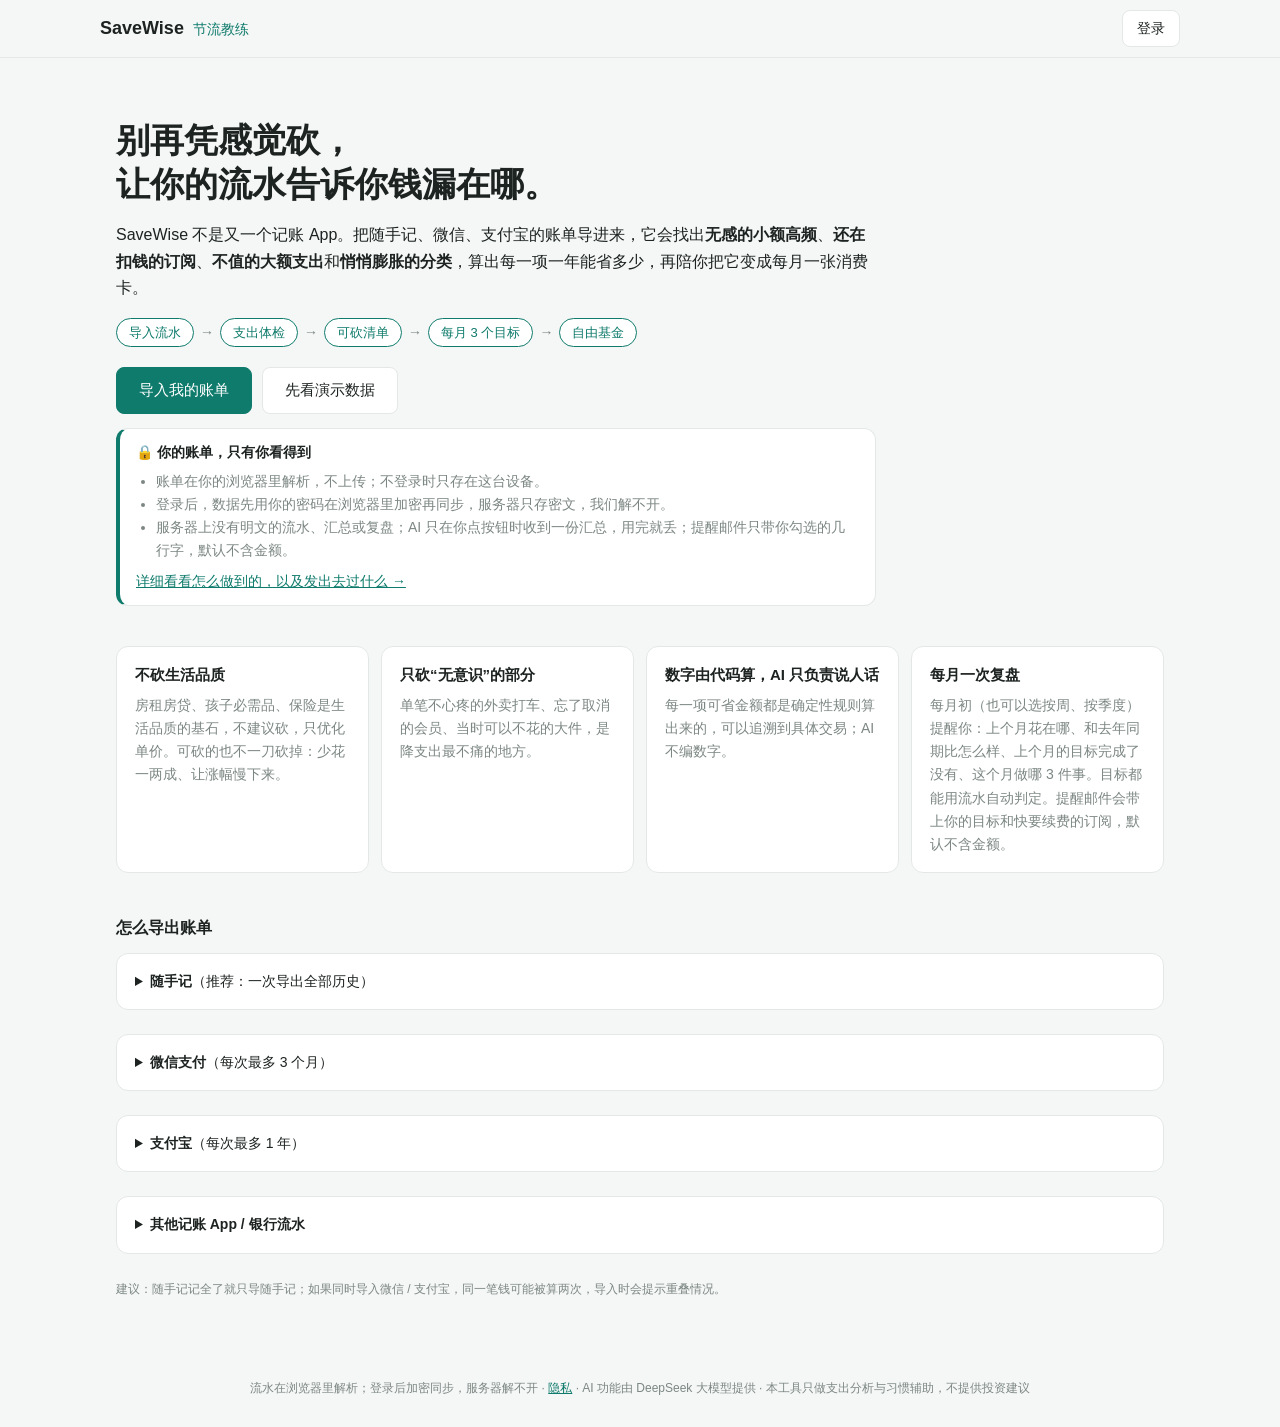
==== commit c13e0d32: "提醒邮件可以带内容：目标、要续费的订阅、去年这时候的大额，可选期中提醒 浏览器算好几行字，用户在复盘页看过原文、勾选后才上传，默认不带金额； 服务器存在 reminder_notes，期末那封发出后删" ====
--- a/static/index.html
+++ b/static/index.html
@@ -49,7 +49,7 @@
       <ul>
         <li>账单在你的浏览器里解析，不上传；不登录时只存在这台设备。</li>
         <li>登录后，数据先用你的密码在浏览器里加密再同步，服务器只存密文，我们解不开。</li>
-        <li>服务器上没有明文的流水、汇总或复盘；AI 只在你点按钮时收到一份汇总，用完就丢；提醒邮件不含金额。</li>
+        <li>服务器上没有明文的流水、汇总或复盘；AI 只在你点按钮时收到一份汇总，用完就丢；提醒邮件只带你勾选的几行字，默认不含金额。</li>
       </ul>
       <a href="#privacy">详细看看怎么做到的，以及发出去过什么 →</a>
     </div>
@@ -59,7 +59,7 @@
     <div class="card"><h3>不砍生活品质</h3><p>房租房贷、孩子必需品、保险是生活品质的基石，不建议砍，只优化单价。可砍的也不一刀砍掉：少花一两成、让涨幅慢下来。</p></div>
     <div class="card"><h3>只砍“无意识”的部分</h3><p>单笔不心疼的外卖打车、忘了取消的会员、当时可以不花的大件，是降支出最不痛的地方。</p></div>
     <div class="card"><h3>数字由代码算，AI 只负责说人话</h3><p>每一项可省金额都是确定性规则算出来的，可以追溯到具体交易；AI 不编数字。</p></div>
-    <div class="card"><h3>每月一次复盘</h3><p>每月初（也可以选按周、按季度）提醒你：上个月花在哪、和去年同期比怎么样、上个月的目标完成了没有、这个月做哪 3 件事。目标都能用流水自动判定。提醒邮件不含金额。</p></div>
+    <div class="card"><h3>每月一次复盘</h3><p>每月初（也可以选按周、按季度）提醒你：上个月花在哪、和去年同期比怎么样、上个月的目标完成了没有、这个月做哪 3 件事。目标都能用流水自动判定。提醒邮件会带上你的目标和快要续费的订阅，默认不含金额。</p></div>
   </div>
 
   <h2 class="section-title">怎么导出账单</h2>
--- a/static/style.css
+++ b/static/style.css
@@ -313,3 +313,8 @@
 .outbox details { border-bottom: 1px solid var(--border); padding: 6px 0; }
 .outbox summary { cursor: pointer; font-size: 13px; }
 .outbox pre { max-height: 300px; overflow: auto; background: var(--neutral-bg); padding: 8px; border-radius: 6px; font-size: 11px; white-space: pre-wrap; word-break: break-all; }
+.rn-opts { display: flex; flex-wrap: wrap; gap: 6px 16px; margin: 8px 0; }
+.rn-preview { background: var(--neutral-bg); border-radius: 8px; padding: 4px 14px 10px; margin: 8px 0; font-size: 14px; }
+.rn-preview h4 { margin: 10px 0 4px; font-size: 14px; }
+.rn-preview ul { margin: 0; padding-left: 18px; }
+.rn-mid { margin-top: 14px; border-top: 1px dashed var(--border); padding-top: 8px; }
